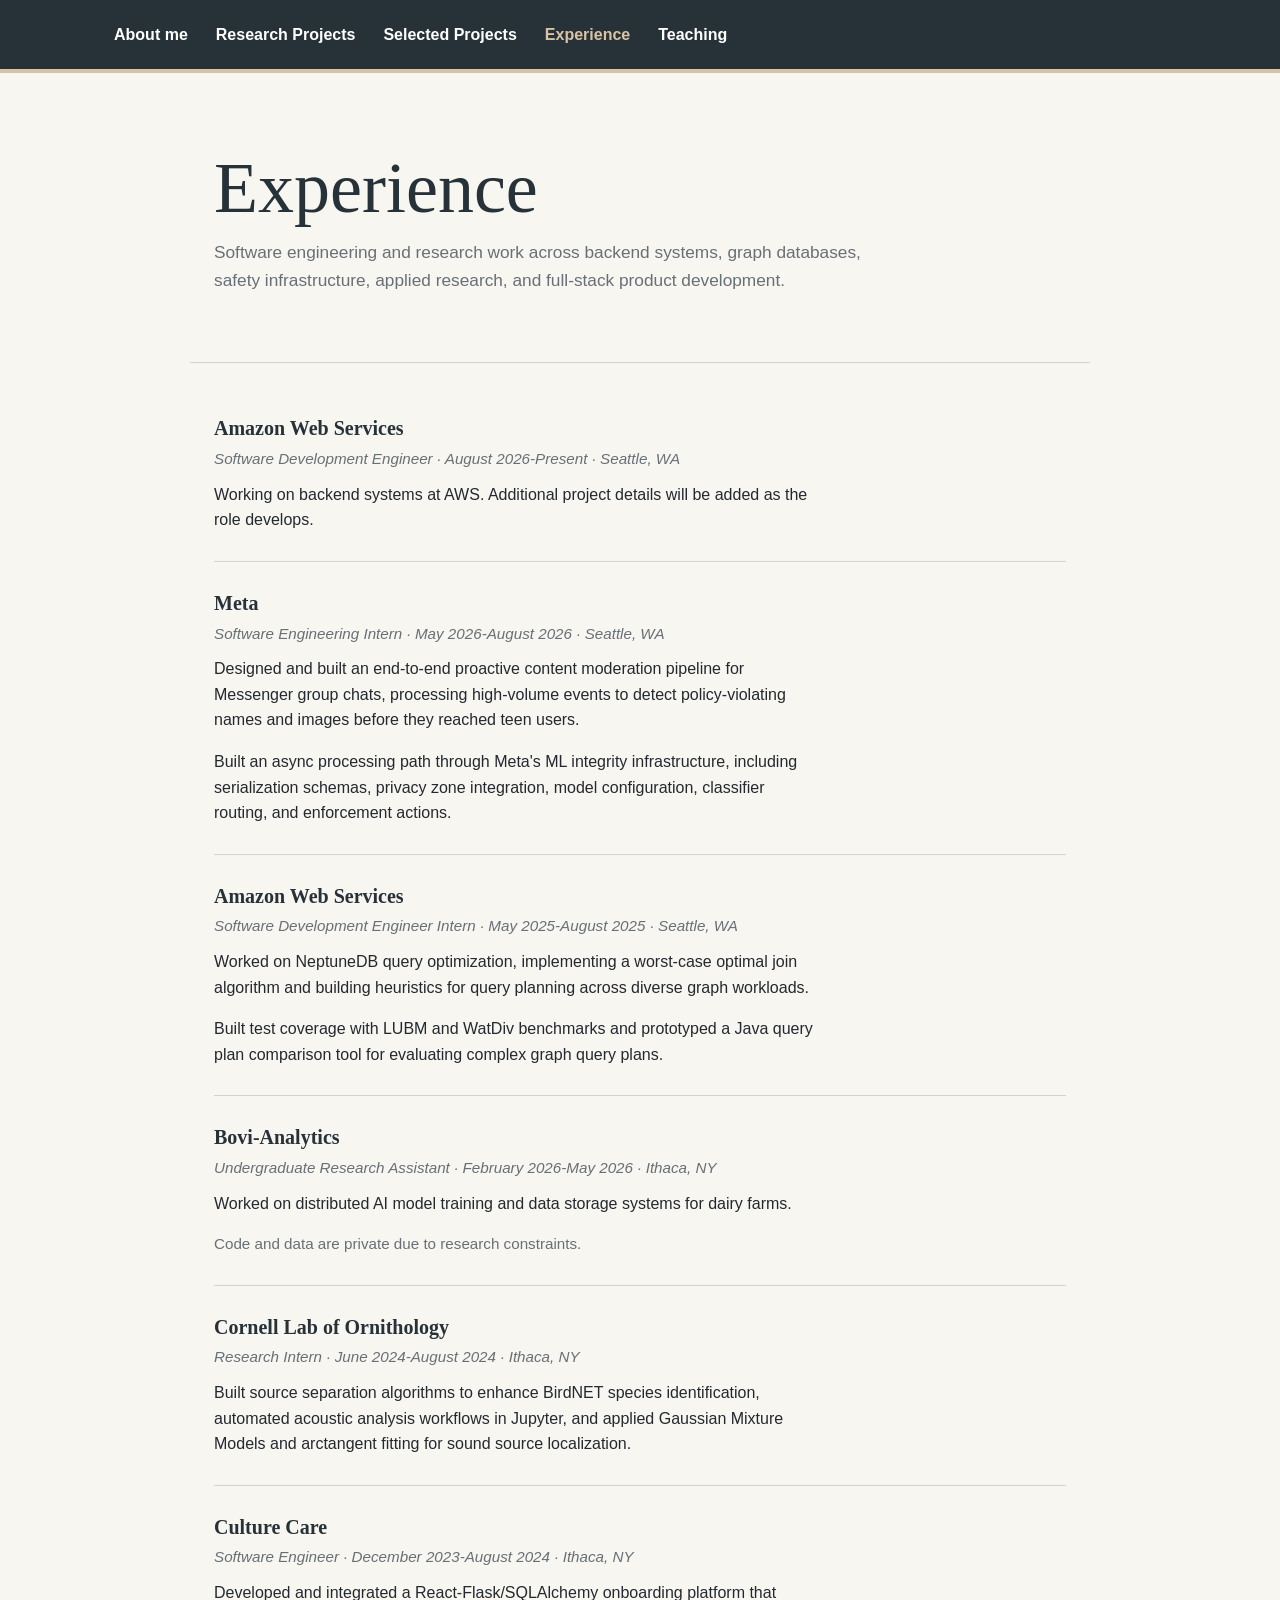
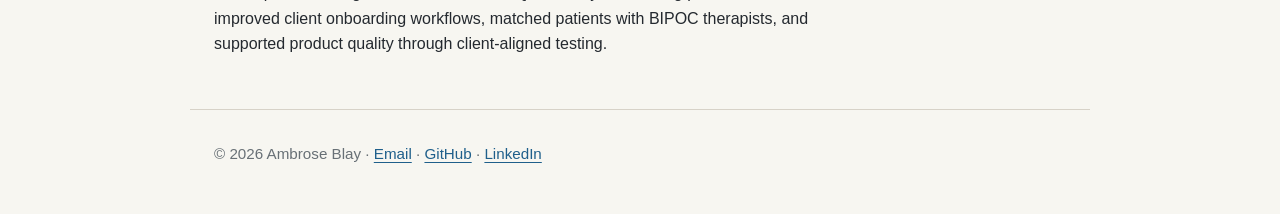
==== experience.html @ 2cf3d4ee "Split site into multiple pages" ====
<!doctype html>
<html lang="en">
  <head>
    <meta charset="utf-8">
    <meta name="viewport" content="width=device-width, initial-scale=1">
    <meta name="description" content="Professional and research experience for Ambrose Blay.">
    <meta name="theme-color" content="#263238">
    <title>Experience | Ambrose Blay</title>
    <link rel="stylesheet" href="styles.css">
  </head>
  <body>
    <header class="site-header">
      <nav class="site-nav" aria-label="Primary navigation">
        <a href="index.html">About me</a>
        <a href="research.html">Research Projects</a>
        <a href="projects.html">Selected Projects</a>
        <a class="active" href="experience.html">Experience</a>
        <a href="teaching.html">Teaching</a>
      </nav>
    </header>

    <main>
      <section class="section page-intro">
        <h1>Experience</h1>
        <p>
          Software engineering and research work across backend systems, graph databases, safety
          infrastructure, applied research, and full-stack product development.
        </p>
      </section>

      <section class="section">
        <div class="entry-list">
          <article class="entry">
            <h3>Amazon Web Services</h3>
            <p class="entry-meta">Software Development Engineer · August 2026-Present · Seattle, WA</p>
            <p>
              Working on backend systems at AWS. Additional project details will be added as the
              role develops.
            </p>
          </article>

          <article class="entry">
            <h3>Meta</h3>
            <p class="entry-meta">Software Engineering Intern · May 2026-August 2026 · Seattle, WA</p>
            <p>
              Designed and built an end-to-end proactive content moderation pipeline for Messenger
              group chats, processing high-volume events to detect policy-violating names and
              images before they reached teen users.
            </p>
            <p>
              Built an async processing path through Meta's ML integrity infrastructure, including
              serialization schemas, privacy zone integration, model configuration, classifier
              routing, and enforcement actions.
            </p>
          </article>

          <article class="entry">
            <h3>Amazon Web Services</h3>
            <p class="entry-meta">Software Development Engineer Intern · May 2025-August 2025 · Seattle, WA</p>
            <p>
              Worked on NeptuneDB query optimization, implementing a worst-case optimal join
              algorithm and building heuristics for query planning across diverse graph workloads.
            </p>
            <p>
              Built test coverage with LUBM and WatDiv benchmarks and prototyped a Java query
              plan comparison tool for evaluating complex graph query plans.
            </p>
          </article>

          <article class="entry">
            <h3>Bovi-Analytics</h3>
            <p class="entry-meta">Undergraduate Research Assistant · February 2026-May 2026 · Ithaca, NY</p>
            <p>
              Worked on distributed AI model training and data storage systems for dairy farms.
            </p>
            <p class="entry-note">Code and data are private due to research constraints.</p>
          </article>

          <article class="entry">
            <h3>Cornell Lab of Ornithology</h3>
            <p class="entry-meta">Research Intern · June 2024-August 2024 · Ithaca, NY</p>
            <p>
              Built source separation algorithms to enhance BirdNET species identification,
              automated acoustic analysis workflows in Jupyter, and applied Gaussian Mixture Models
              and arctangent fitting for sound source localization.
            </p>
          </article>

          <article class="entry">
            <h3>Culture Care</h3>
            <p class="entry-meta">Software Engineer · December 2023-August 2024 · Ithaca, NY</p>
            <p>
              Developed and integrated a React-Flask/SQLAlchemy onboarding platform that improved
              client onboarding workflows, matched patients with BIPOC therapists, and supported
              product quality through client-aligned testing.
            </p>
          </article>
        </div>
      </section>
    </main>

    <footer class="site-footer">
      <p>
        &copy; 2026 Ambrose Blay ·
        <a href="mailto:ab2838@cornell.edu">Email</a> ·
        <a href="https://github.com/Ambrose2002">GitHub</a> ·
        <a href="https://www.linkedin.com/in/ambrose-blay/">LinkedIn</a>
      </p>
    </footer>
  </body>
</html>
---- styles.css ----
:root {
  --bg: #f7f6f1;
  --surface: #ffffff;
  --header: #263238;
  --header-soft: #3f4d4f;
  --text: #24292f;
  --muted: #687076;
  --accent: #8a5a32;
  --accent-soft: #d8c3a5;
  --link: #1f5f8b;
  --rule: #d7d2c8;
}

* {
  box-sizing: border-box;
}

html {
  scroll-behavior: smooth;
}

body {
  margin: 0;
  background: var(--bg);
  color: var(--text);
  font-family: Arial, Helvetica, sans-serif;
  line-height: 1.6;
}

a {
  color: var(--link);
  text-underline-offset: 0.18em;
}

a:hover,
a:focus {
  color: var(--accent);
}

.site-header {
  background: var(--header);
  border-bottom: 4px solid var(--accent-soft);
}

.site-nav {
  display: flex;
  flex-wrap: wrap;
  gap: 1.75rem;
  max-width: 1100px;
  margin: 0 auto;
  padding: 1.35rem 1.5rem;
}

.site-nav a {
  color: #ffffff;
  font-weight: 700;
  text-decoration: none;
}

.site-nav a:hover,
.site-nav a:focus {
  color: var(--accent-soft);
}

.site-nav a.active {
  color: var(--accent-soft);
}

.page-intro {
  padding-bottom: 2.25rem;
}

.page-intro p {
  color: var(--muted);
  font-size: 1.08rem;
}

.banner {
  height: min(46vw, 460px);
  min-height: 260px;
  margin: 0;
  overflow: hidden;
  border-bottom: 1px solid var(--rule);
}

.banner img {
  display: block;
  width: 100%;
  height: 100%;
  object-fit: cover;
  object-position: center 45%;
}

.about-section {
  display: grid;
  grid-template-columns: 260px minmax(0, 1fr);
  gap: 4rem;
  max-width: 1100px;
  margin: 0 auto;
  padding: 3.75rem 1.5rem 4rem;
  border-bottom: 1px solid var(--rule);
}

.profile-card {
  align-self: start;
}

.profile-photo {
  display: block;
  width: 190px;
  height: 190px;
  margin-bottom: 1.25rem;
  border: 4px solid var(--surface);
  border-radius: 50%;
  box-shadow: 0 0 0 1px var(--rule);
  object-fit: cover;
  object-position: center 24%;
}

.profile-card h1 {
  font-size: 2rem;
}

.profile-title {
  margin-bottom: 1.25rem;
  color: var(--muted);
}

.profile-links {
  display: flex;
  flex-direction: column;
  gap: 0.35rem;
  margin: 0;
  padding: 0;
  list-style: none;
}

.profile-links a {
  font-weight: 700;
}

.about-copy {
  padding-top: 0.15rem;
  font-size: clamp(1.1rem, 2vw, 1.35rem);
  line-height: 1.65;
}

.section {
  max-width: 900px;
  margin: 0 auto;
  padding: 3.25rem 1.5rem;
  border-bottom: 1px solid var(--rule);
}

h1,
h2 {
  font-family: Georgia, "Times New Roman", serif;
  line-height: 1.2;
}

h1 {
  margin: 0 0 0.5rem;
  font-size: clamp(2.4rem, 6vw, 4.5rem);
  font-weight: 500;
  color: var(--header);
}

h2 {
  margin: 0 0 1rem;
  font-size: 1.75rem;
  color: var(--header-soft);
}

h3 {
  margin: 0 0 0.35rem;
  font-family: Georgia, "Times New Roman", serif;
  font-size: 1.25rem;
  line-height: 1.3;
  color: var(--header);
}

p {
  max-width: 68ch;
  margin: 0 0 1rem;
}

.section:first-child {
  padding-top: 4.5rem;
}

.entry-list {
  display: grid;
  gap: 1.75rem;
}

.entry {
  padding-bottom: 1.75rem;
  border-bottom: 1px solid var(--rule);
}

.entry:last-child {
  padding-bottom: 0;
  border-bottom: 0;
}

.entry p:last-child {
  margin-bottom: 0;
}

.entry-meta {
  margin-bottom: 0.65rem;
  color: var(--muted);
  font-size: 0.95rem;
  font-style: italic;
}

.entry-note {
  color: var(--muted);
  font-size: 0.95rem;
}

.interests-section {
  display: grid;
  grid-template-columns: minmax(0, 1fr) 320px;
  gap: 3rem;
  align-items: center;
}

.interests-copy p {
  font-size: 1.08rem;
}

.interest-photo {
  margin: 0;
}

.interest-photo img {
  display: block;
  width: 100%;
  aspect-ratio: 4 / 3;
  border: 1px solid var(--rule);
  object-fit: cover;
  object-position: center 58%;
}

.site-footer {
  max-width: 900px;
  margin: 0 auto;
  padding: 2rem 1.5rem 3rem;
  color: var(--muted);
  font-size: 0.95rem;
}

.site-footer p {
  margin: 0;
}

@media (max-width: 760px) {
  .site-nav {
    gap: 0.85rem 1.25rem;
    padding: 1rem 1.25rem;
  }

  .banner {
    height: 300px;
  }

  .about-section {
    grid-template-columns: 1fr;
    gap: 2rem;
    padding-top: 2.5rem;
  }

  .profile-photo {
    width: 160px;
    height: 160px;
  }

  .about-copy {
    font-size: 1.08rem;
  }

  .interests-section {
    grid-template-columns: 1fr;
    gap: 1.5rem;
  }

  .interest-photo {
    max-width: 420px;
  }
}
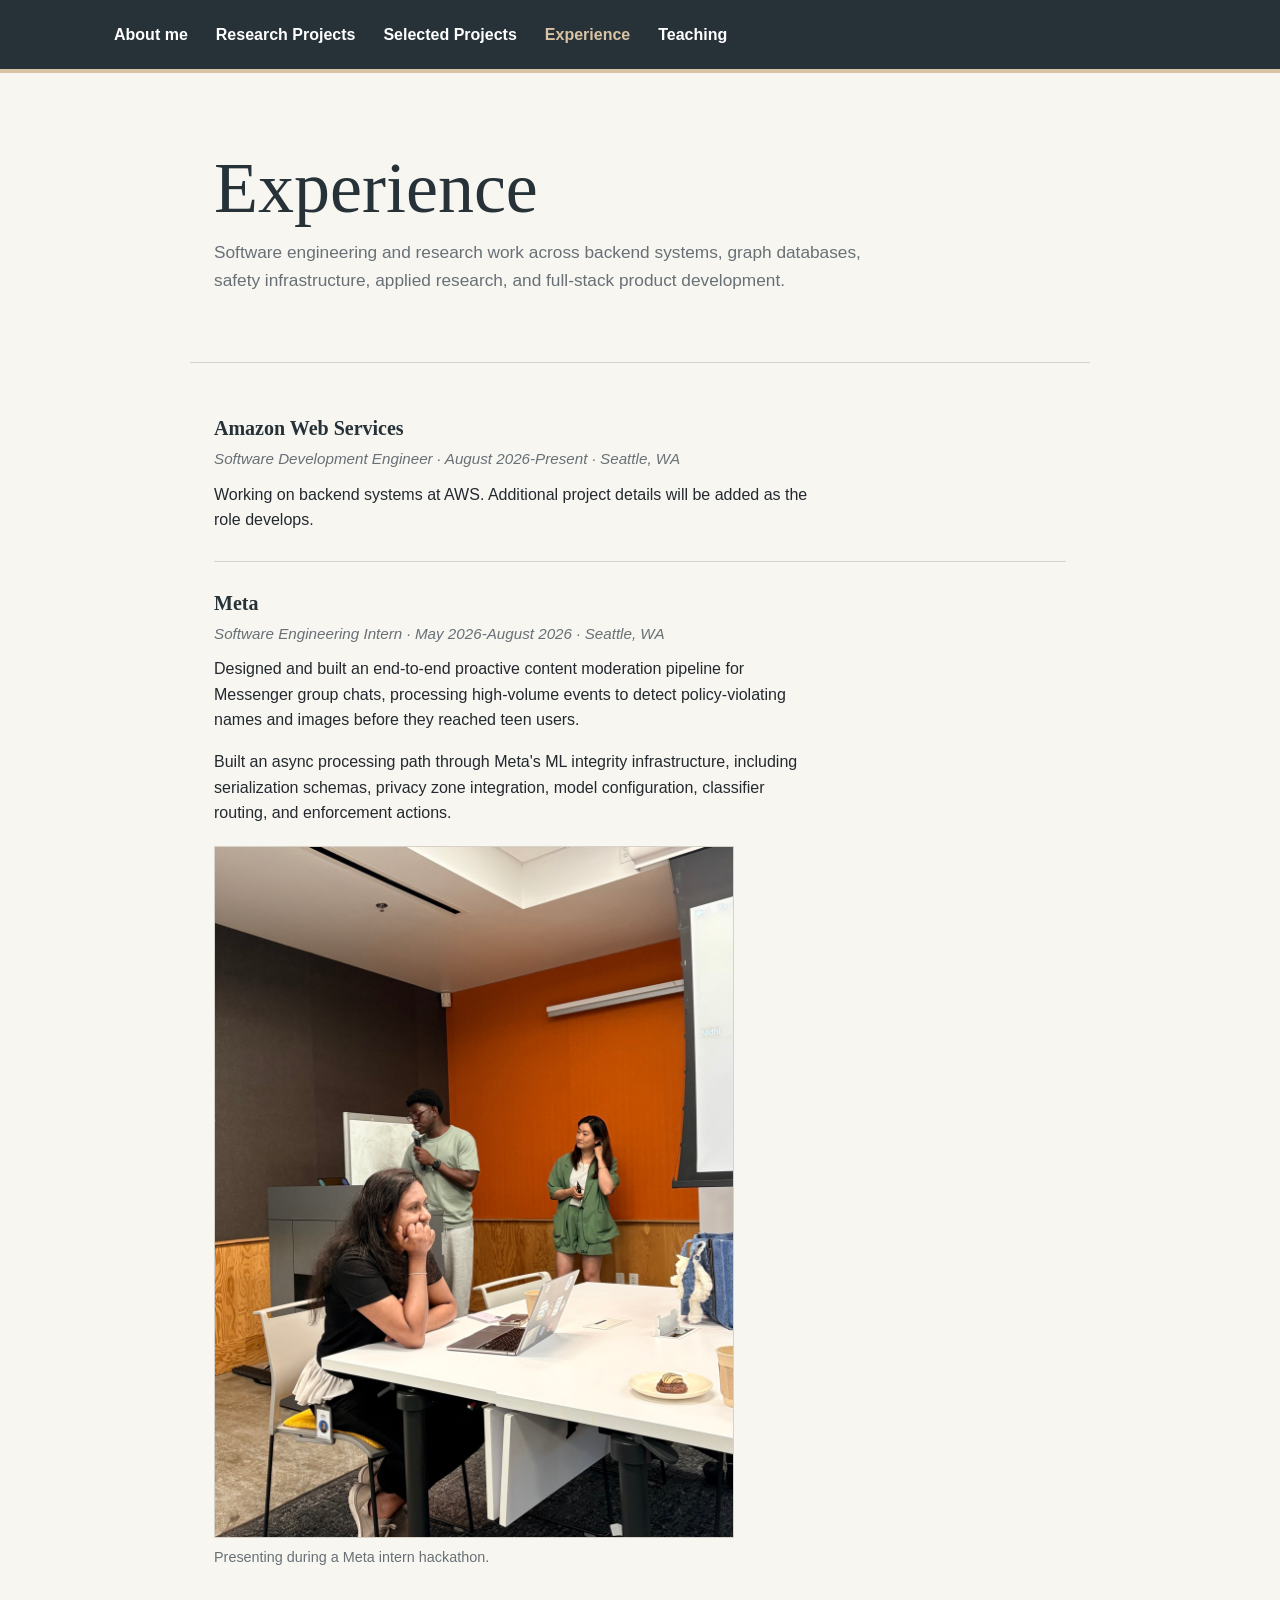
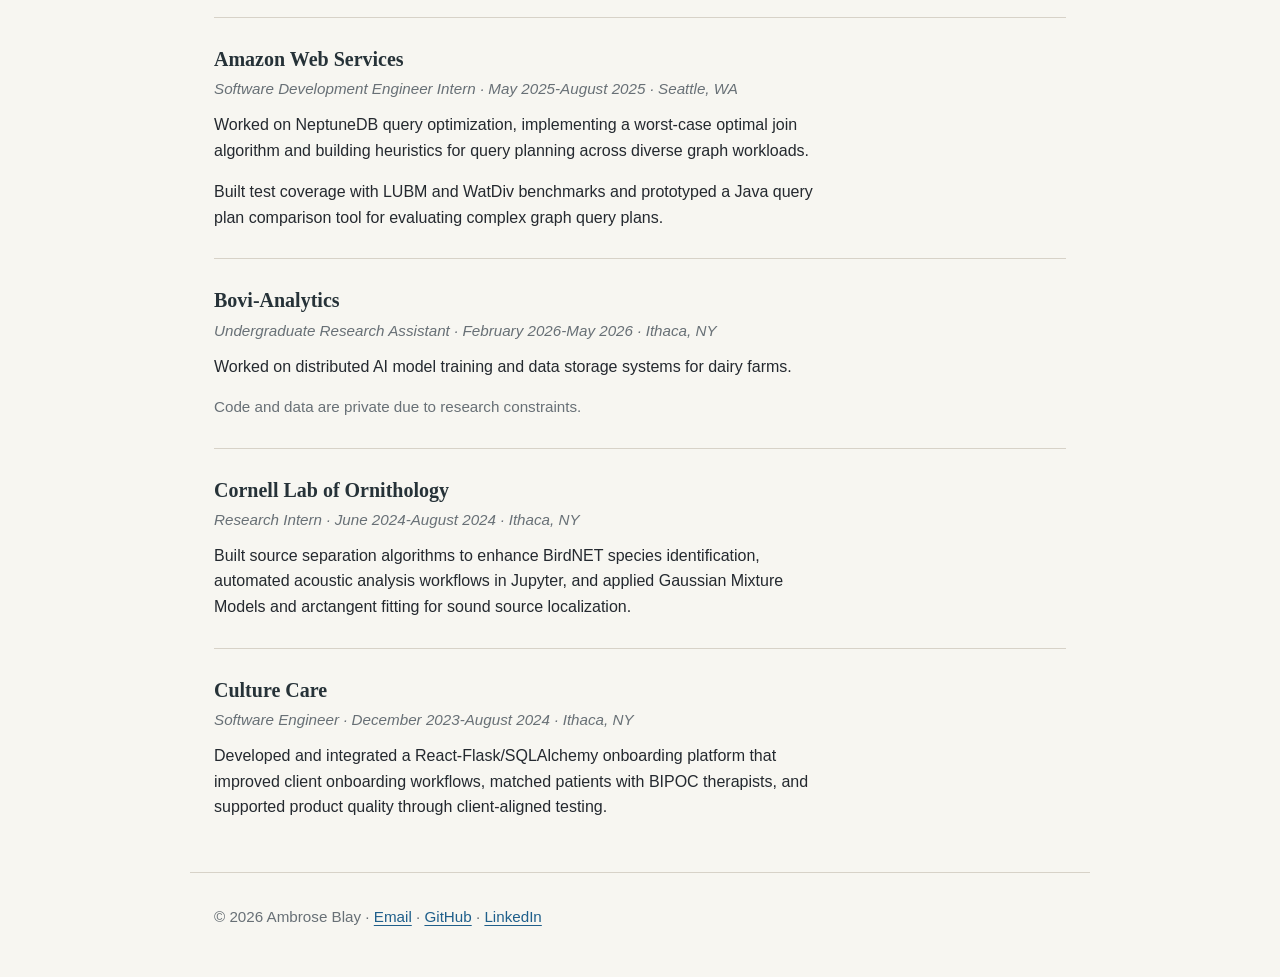
==== commit 3e23cc61: "Add contextual research and experience images" ====
--- a/experience.html
+++ b/experience.html
@@ -52,6 +52,10 @@
               serialization schemas, privacy zone integration, model configuration, classifier
               routing, and enforcement actions.
             </p>
+            <figure class="entry-figure inline-figure">
+              <img src="assets/images/experience-meta-hackathon.jpg" alt="Ambrose Blay presenting during a Meta intern hackathon.">
+              <figcaption>Presenting during a Meta intern hackathon.</figcaption>
+            </figure>
           </article>
 
           <article class="entry">
--- a/styles.css
+++ b/styles.css
@@ -219,6 +219,43 @@
   font-size: 0.95rem;
 }
 
+.figure-grid {
+  display: grid;
+  grid-template-columns: minmax(0, 1fr) minmax(0, 1.35fr);
+  gap: 1rem;
+  margin: 1.25rem 0;
+}
+
+.entry-figure {
+  margin: 1.25rem 0;
+}
+
+.figure-grid .entry-figure {
+  margin: 0;
+}
+
+.entry-figure img {
+  display: block;
+  width: 100%;
+  border: 1px solid var(--rule);
+  background: var(--surface);
+}
+
+.entry-figure figcaption {
+  margin-top: 0.45rem;
+  color: var(--muted);
+  font-size: 0.9rem;
+}
+
+.inline-figure {
+  max-width: 520px;
+}
+
+.wide-figure img {
+  aspect-ratio: 4 / 1;
+  object-fit: cover;
+}
+
 .interests-section {
   display: grid;
   grid-template-columns: minmax(0, 1fr) 320px;
@@ -288,4 +325,12 @@
   .interest-photo {
     max-width: 420px;
   }
-}
+
+  .figure-grid {
+    grid-template-columns: 1fr;
+  }
+
+  .inline-figure {
+    max-width: none;
+  }
+}
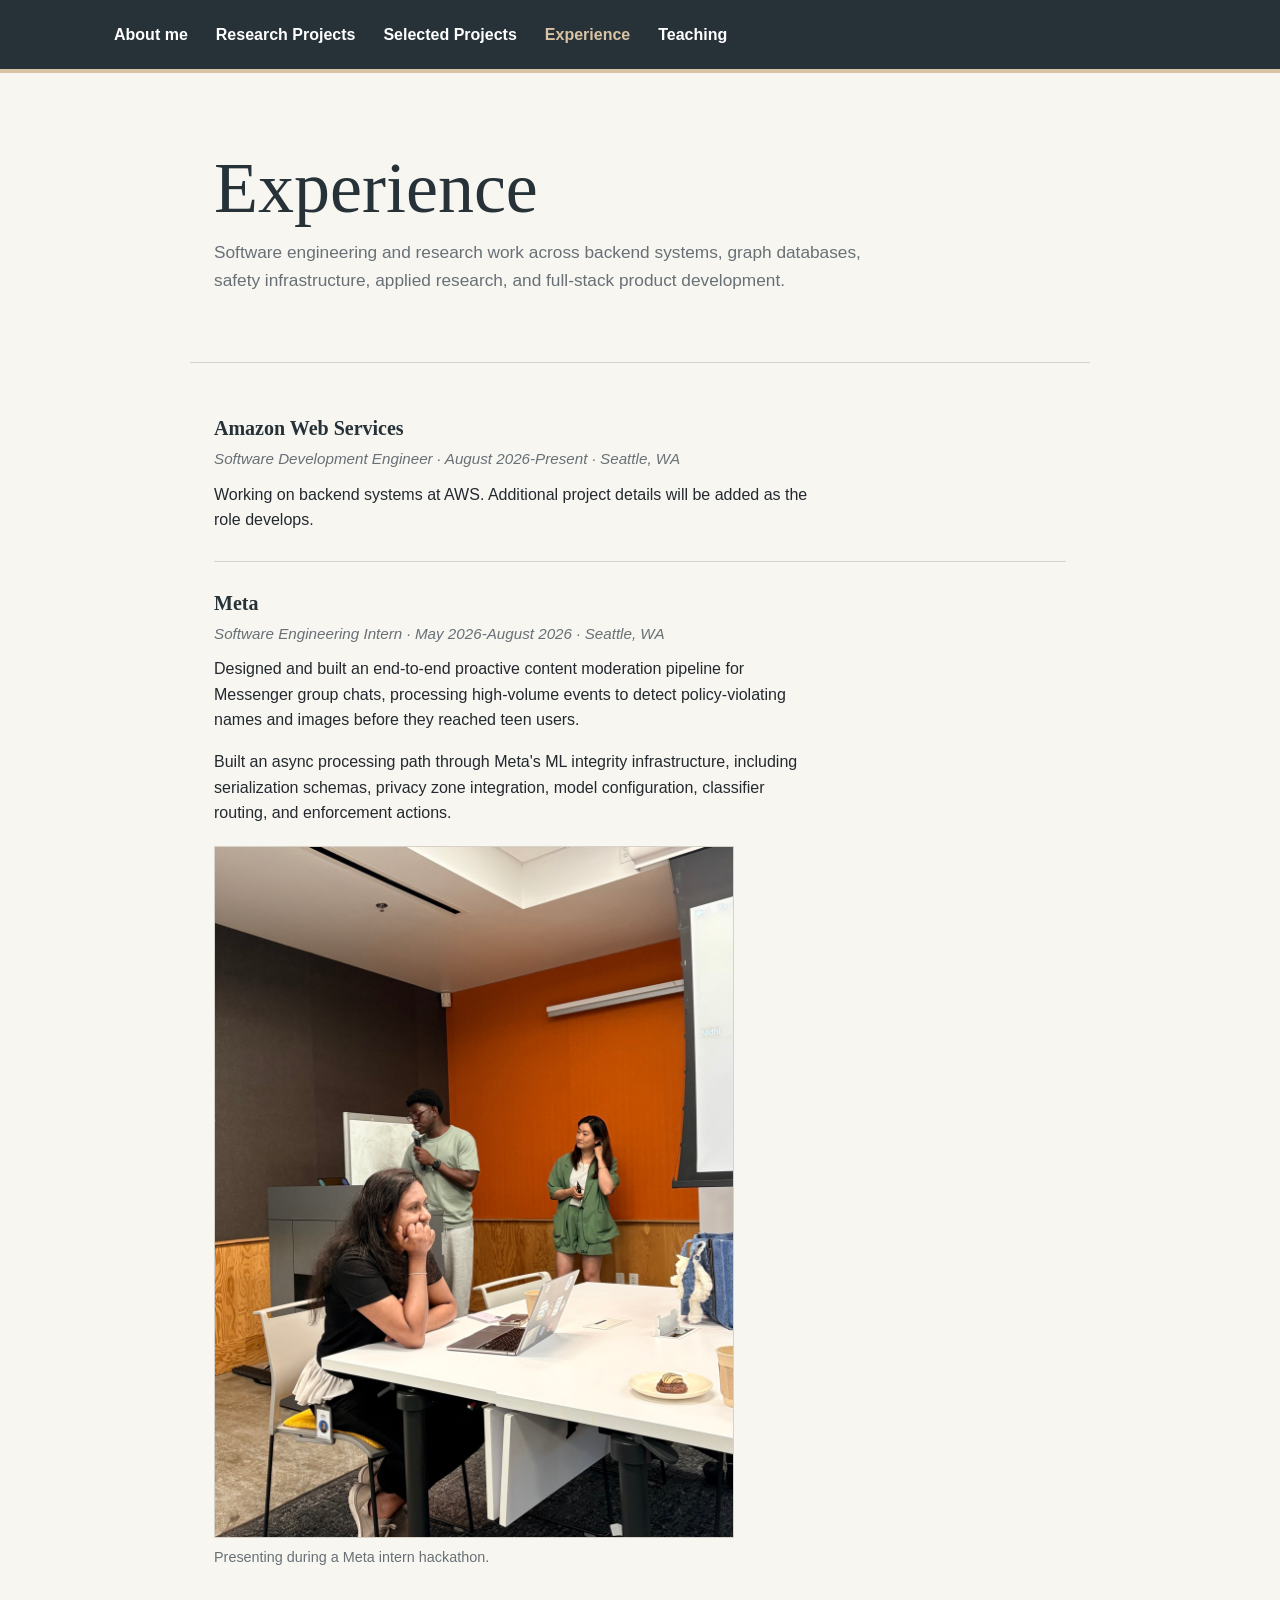
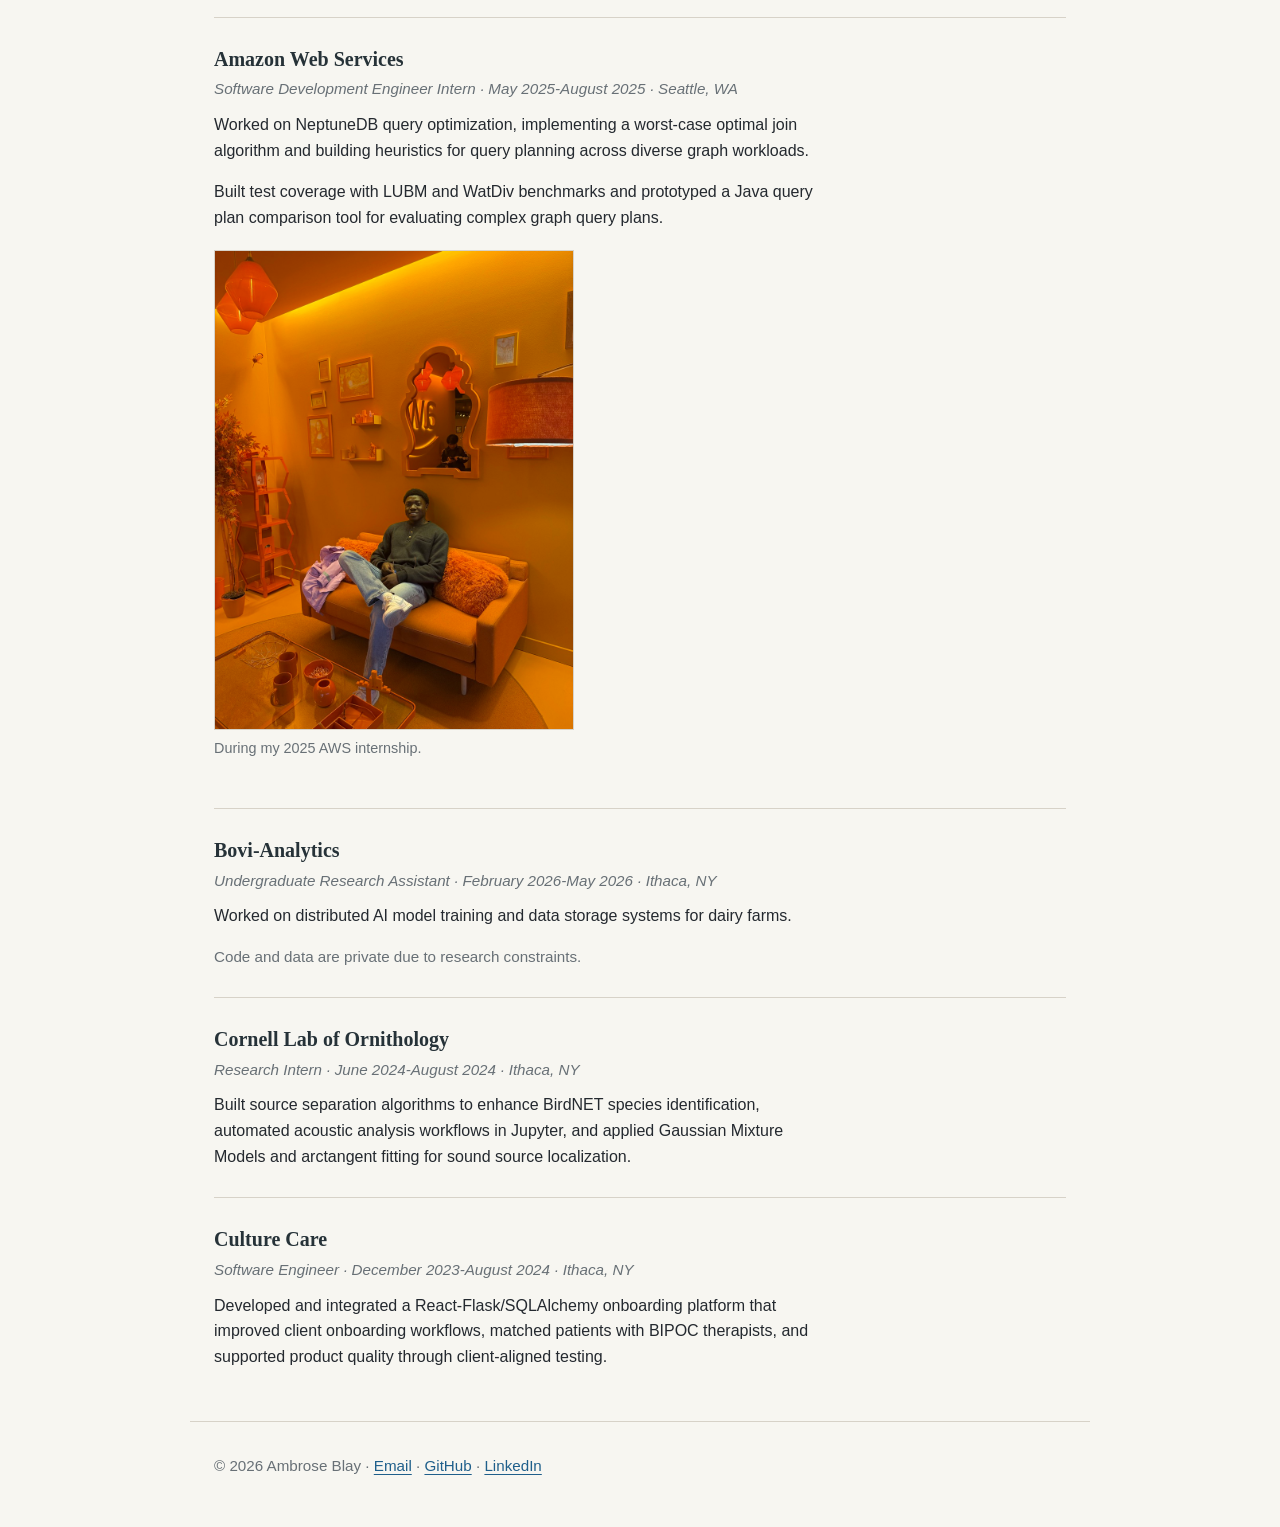
==== commit 7e6c18da: "Add AWS internship image" ====
--- a/experience.html
+++ b/experience.html
@@ -69,6 +69,10 @@
               Built test coverage with LUBM and WatDiv benchmarks and prototyped a Java query
               plan comparison tool for evaluating complex graph query plans.
             </p>
+            <figure class="entry-figure portrait-figure">
+              <img src="assets/images/experience-aws-2025.jpg" alt="Ambrose Blay at an AWS office during his 2025 internship.">
+              <figcaption>During my 2025 AWS internship.</figcaption>
+            </figure>
           </article>
 
           <article class="entry">
--- a/styles.css
+++ b/styles.css
@@ -75,7 +75,37 @@
   font-size: 1.08rem;
 }
 
+.page-banner {
+  position: relative;
+  max-width: 1100px;
+  margin: 0 auto;
+  padding: 2rem 1.5rem 0;
+}
+
+.page-banner img {
+  display: block;
+  width: 100%;
+  border: 1px solid var(--rule);
+  background: var(--surface);
+}
+
+.technical-banner img {
+  aspect-ratio: 4 / 1;
+  object-fit: cover;
+}
+
+.technical-banner figcaption {
+  position: absolute;
+  right: 2.25rem;
+  bottom: 0.75rem;
+  color: rgba(255, 255, 255, 0.72);
+  font-size: 0.85rem;
+  letter-spacing: 0.02em;
+  text-transform: lowercase;
+}
+
 .banner {
+  position: relative;
   height: min(46vw, 460px);
   min-height: 260px;
   margin: 0;
@@ -89,6 +119,49 @@
   height: 100%;
   object-fit: cover;
   object-position: center 45%;
+}
+
+.slideshow .slide {
+  position: absolute;
+  inset: 0;
+  opacity: 0;
+  animation: banner-fade 24s infinite;
+}
+
+.slideshow .slide-one {
+  animation-delay: 0s;
+}
+
+.slideshow .slide-two {
+  animation-delay: 8s;
+  object-position: center 52%;
+}
+
+.slideshow .slide-three {
+  animation-delay: 16s;
+  object-position: center 45%;
+}
+
+@keyframes banner-fade {
+  0% {
+    opacity: 0;
+  }
+
+  6% {
+    opacity: 1;
+  }
+
+  31% {
+    opacity: 1;
+  }
+
+  39% {
+    opacity: 0;
+  }
+
+  100% {
+    opacity: 0;
+  }
 }
 
 .about-section {
@@ -251,6 +324,10 @@
   max-width: 520px;
 }
 
+.portrait-figure {
+  max-width: 360px;
+}
+
 .wide-figure img {
   aspect-ratio: 4 / 1;
   object-fit: cover;
@@ -333,4 +410,18 @@
   .inline-figure {
     max-width: none;
   }
-}
+
+  .portrait-figure {
+    max-width: 420px;
+  }
+}
+
+@media (prefers-reduced-motion: reduce) {
+  .slideshow .slide {
+    animation: none;
+  }
+
+  .slideshow .slide-one {
+    opacity: 1;
+  }
+}
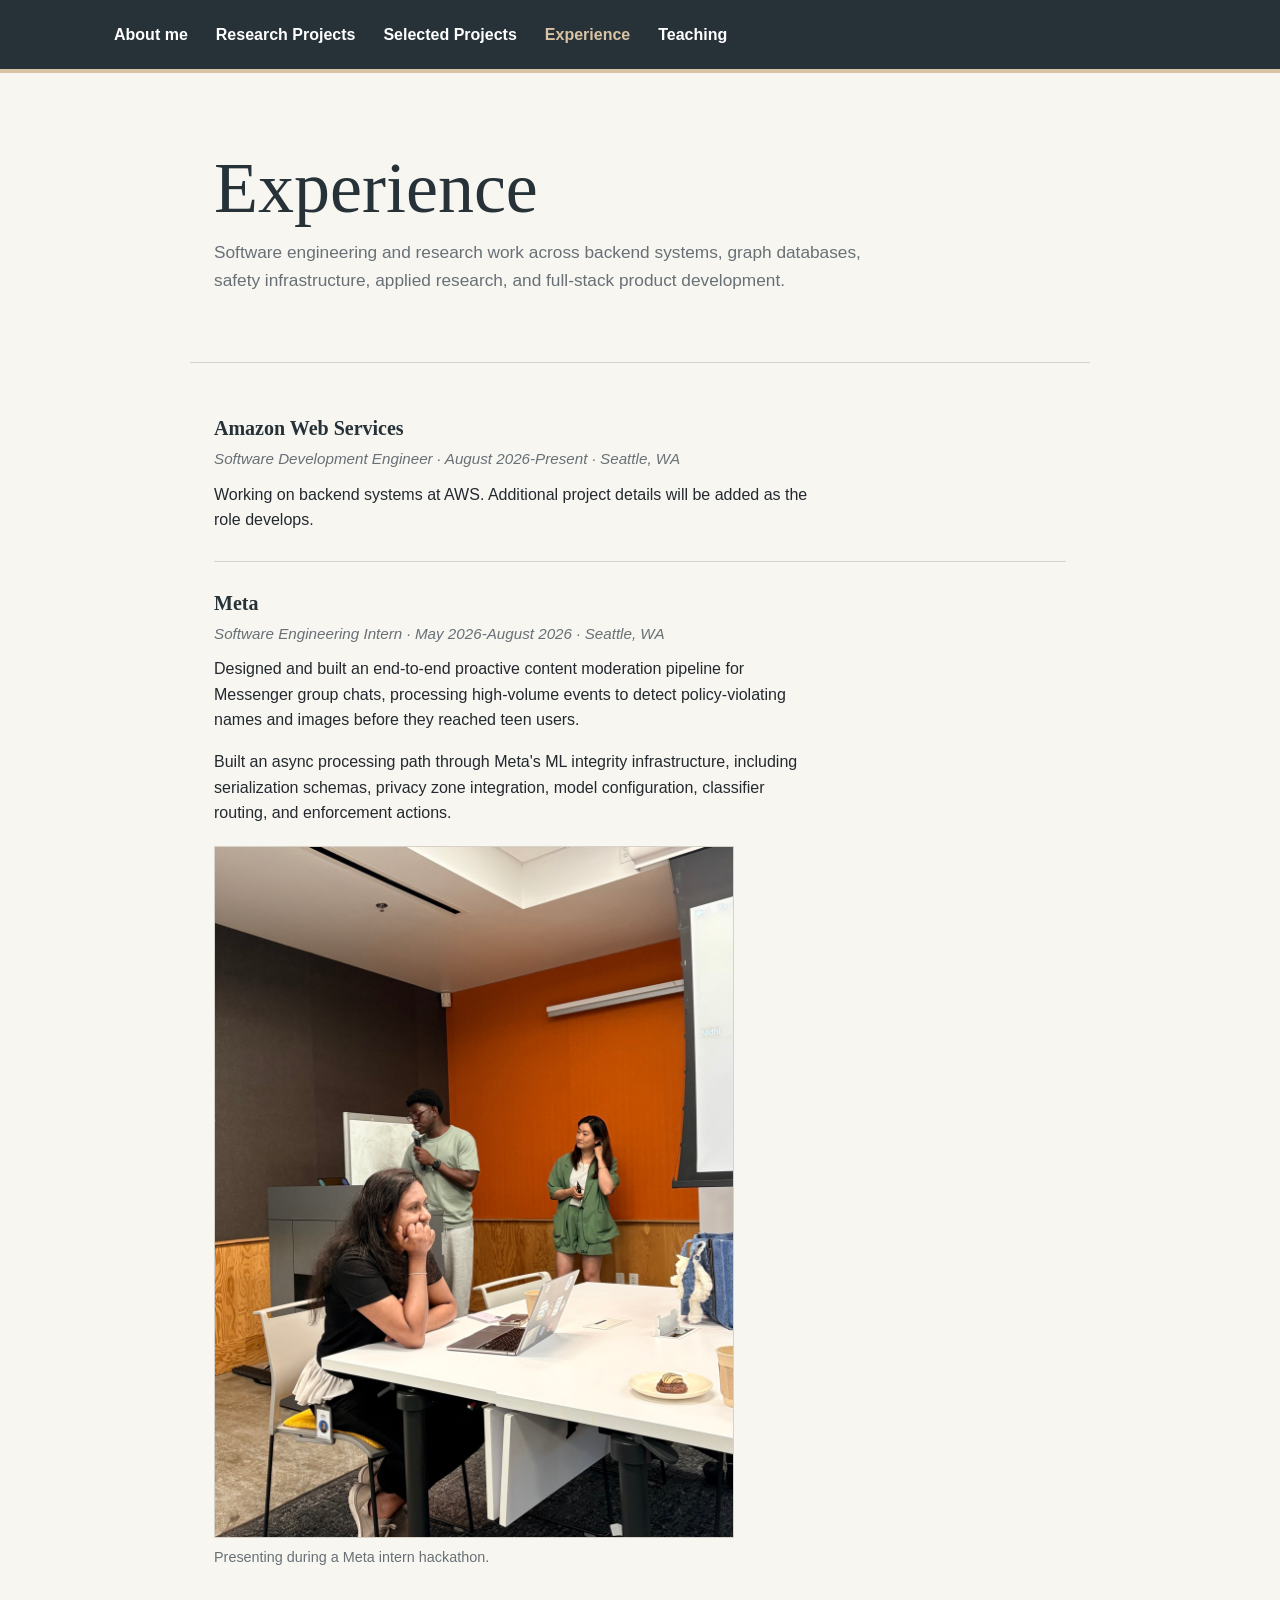
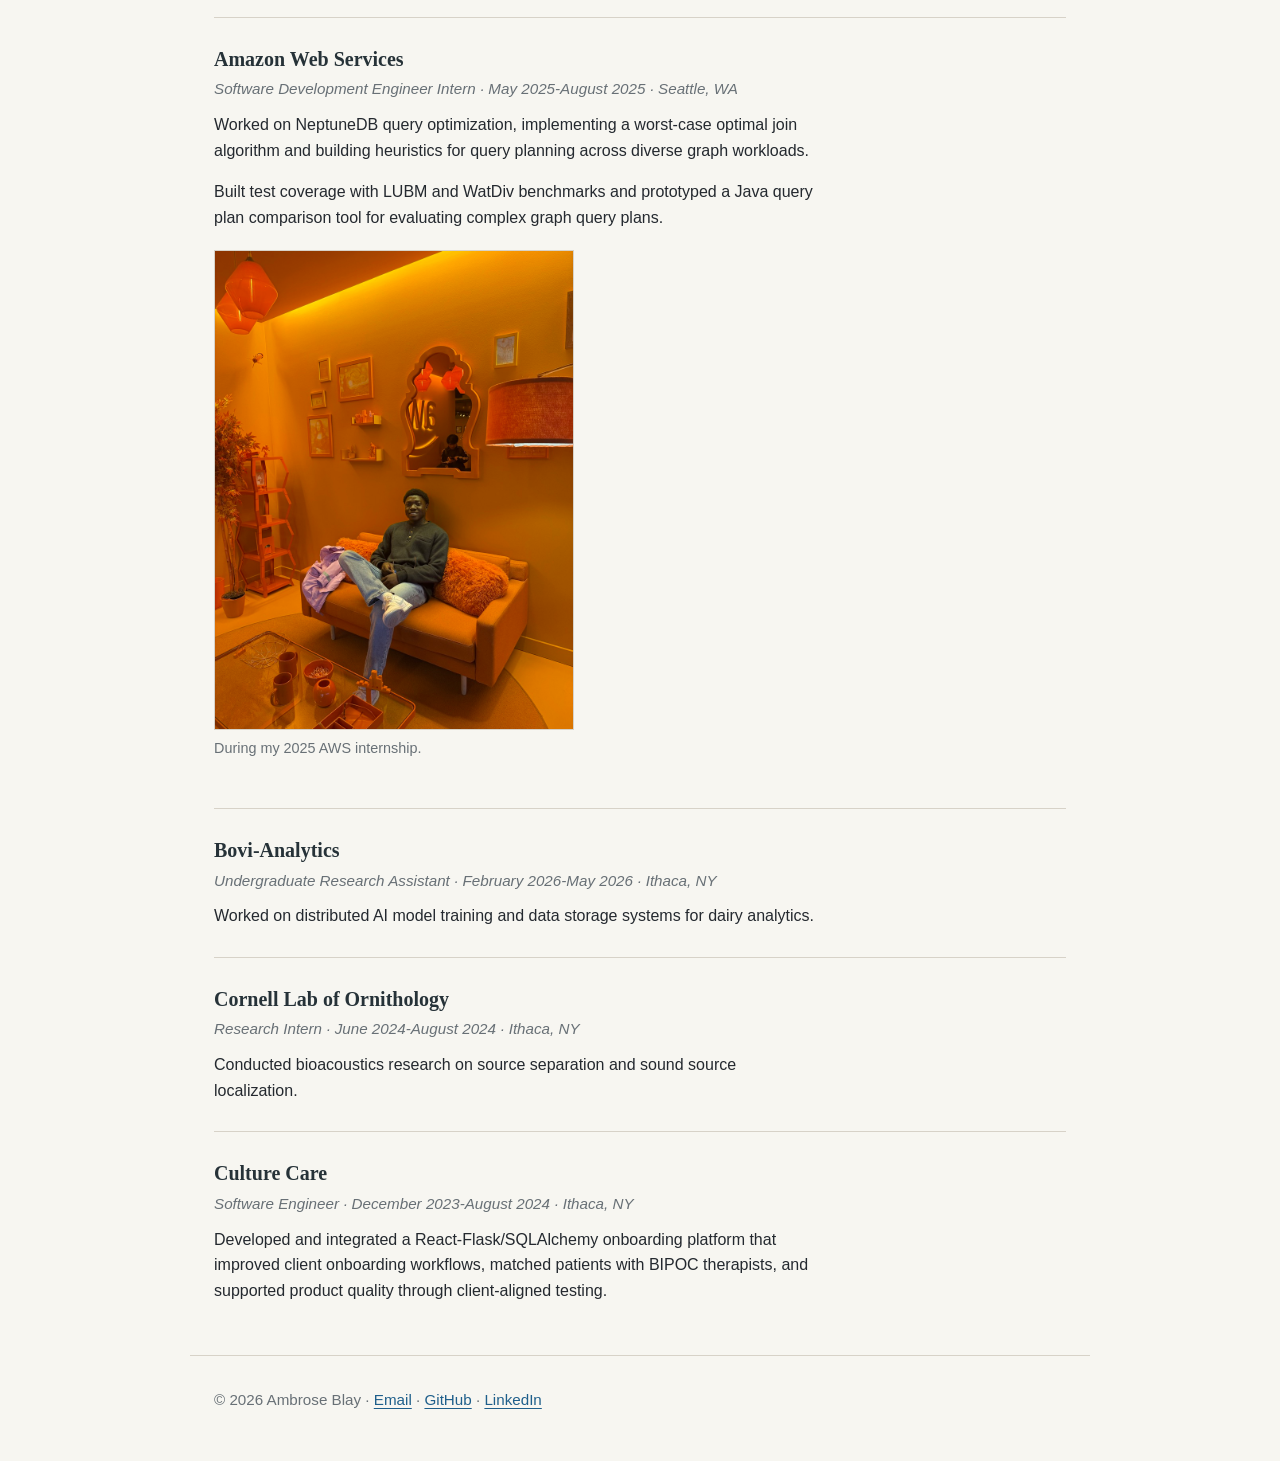
==== commit 77e9b0c7: "Shorten research experience entries" ====
--- a/experience.html
+++ b/experience.html
@@ -79,18 +79,15 @@
             <h3>Bovi-Analytics</h3>
             <p class="entry-meta">Undergraduate Research Assistant · February 2026-May 2026 · Ithaca, NY</p>
             <p>
-              Worked on distributed AI model training and data storage systems for dairy farms.
+              Worked on distributed AI model training and data storage systems for dairy analytics.
             </p>
-            <p class="entry-note">Code and data are private due to research constraints.</p>
           </article>
 
           <article class="entry">
             <h3>Cornell Lab of Ornithology</h3>
             <p class="entry-meta">Research Intern · June 2024-August 2024 · Ithaca, NY</p>
             <p>
-              Built source separation algorithms to enhance BirdNET species identification,
-              automated acoustic analysis workflows in Jupyter, and applied Gaussian Mixture Models
-              and arctangent fitting for sound source localization.
+              Conducted bioacoustics research on source separation and sound source localization.
             </p>
           </article>
 
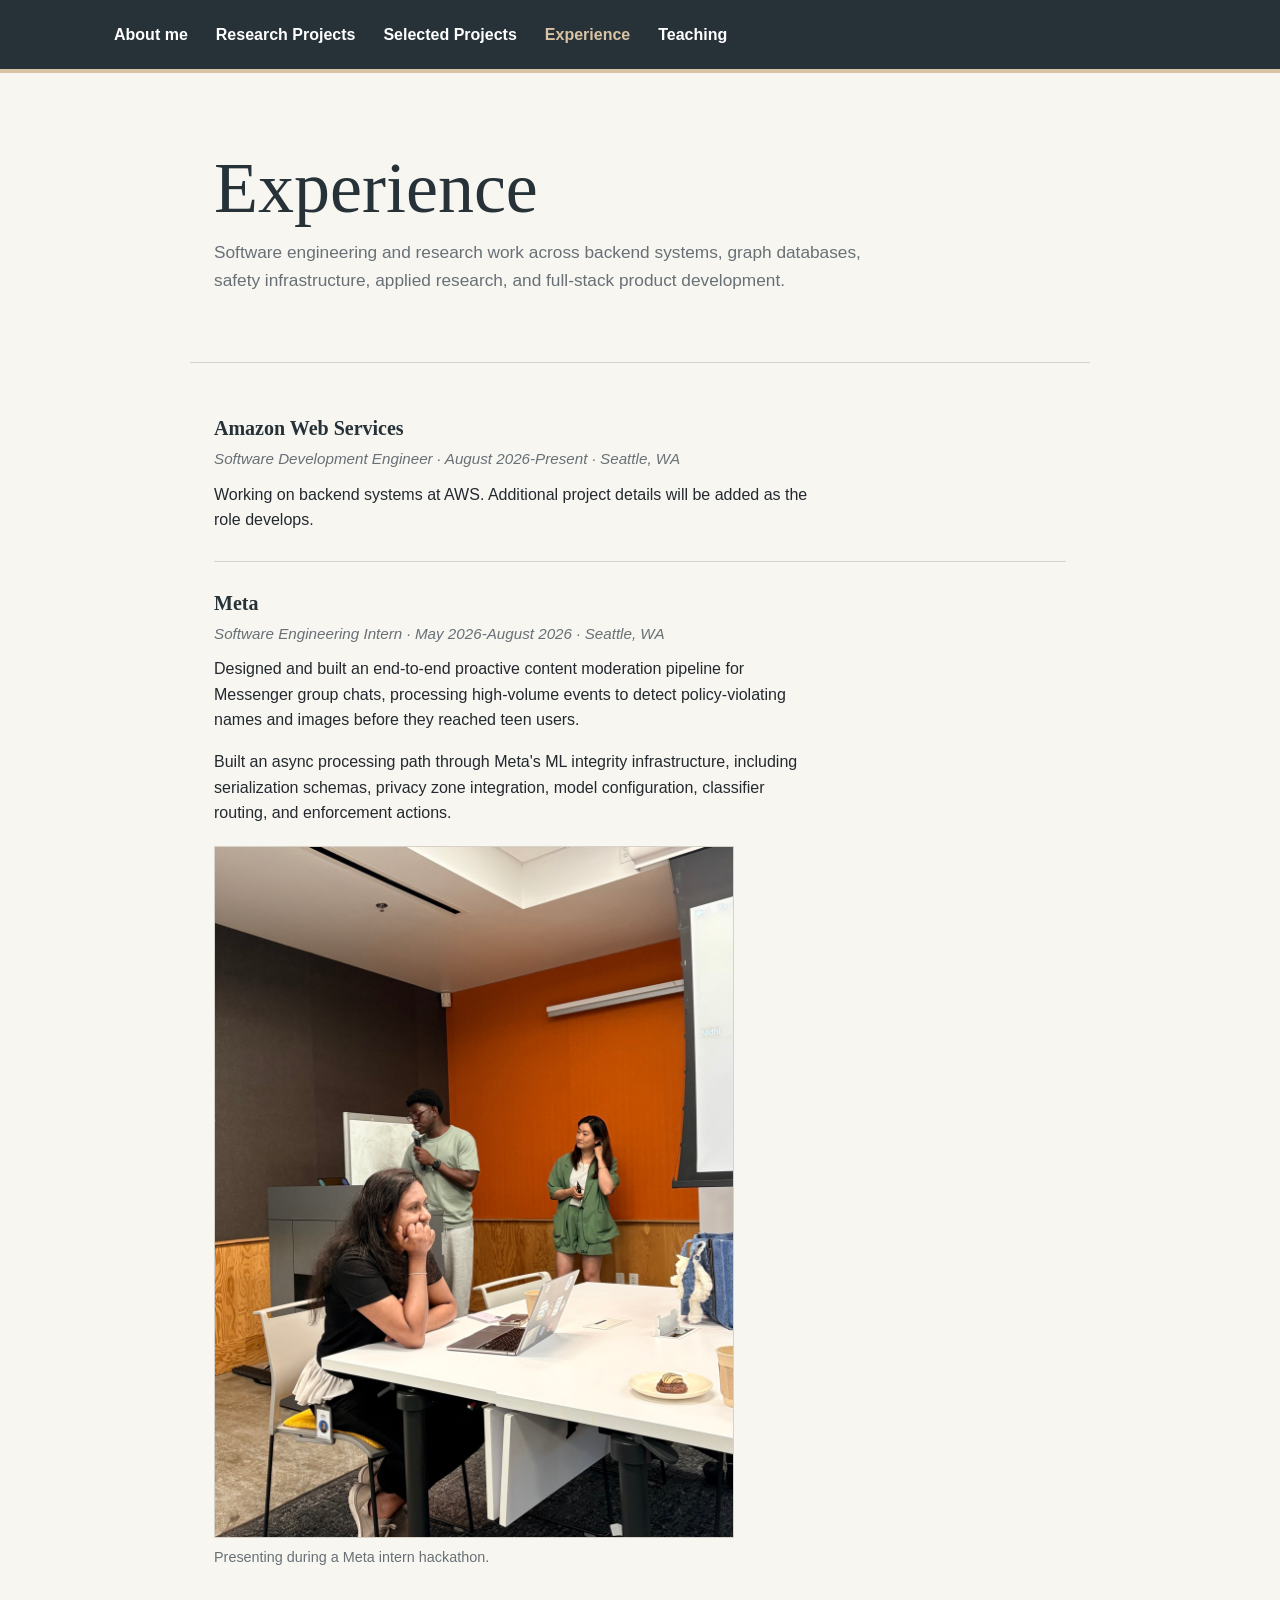
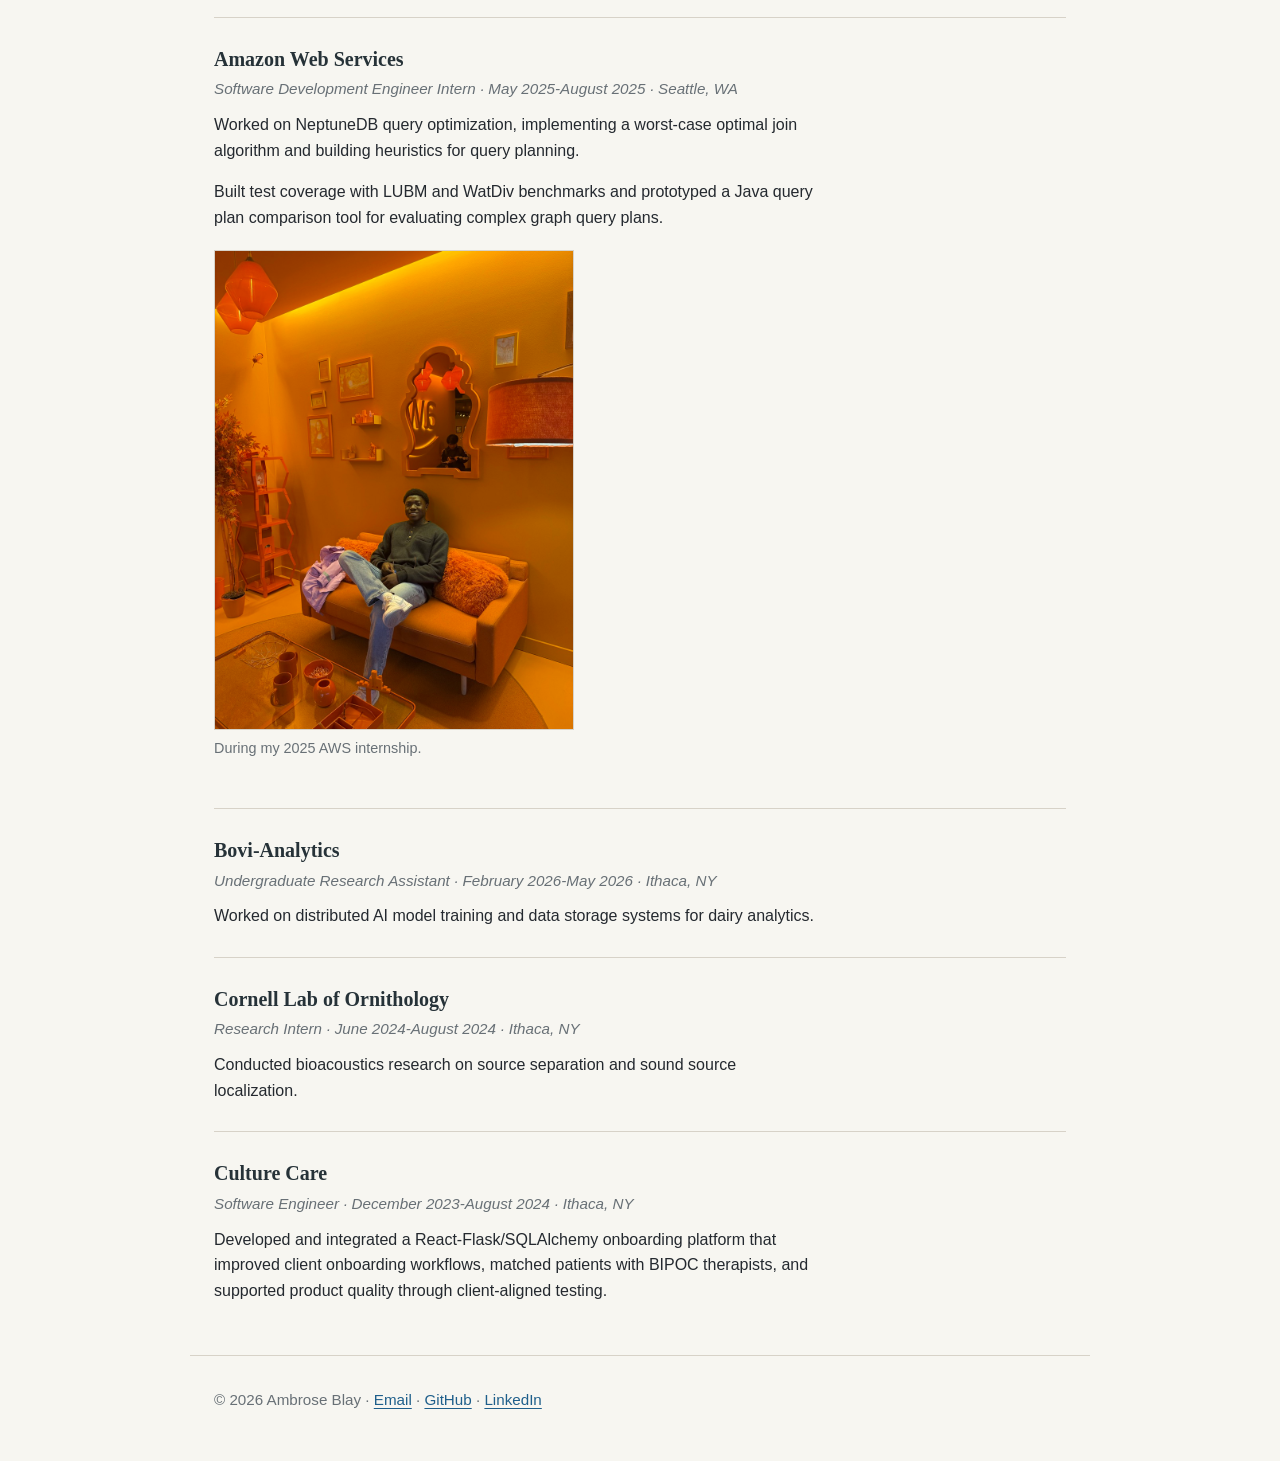
==== commit 27635c8e: "docs: simplify experience and project descriptions Shorten NeptuneDB heuristics description and Fitr" ====
--- a/experience.html
+++ b/experience.html
@@ -63,7 +63,7 @@
             <p class="entry-meta">Software Development Engineer Intern · May 2025-August 2025 · Seattle, WA</p>
             <p>
               Worked on NeptuneDB query optimization, implementing a worst-case optimal join
-              algorithm and building heuristics for query planning across diverse graph workloads.
+              algorithm and building heuristics for query planning.
             </p>
             <p>
               Built test coverage with LUBM and WatDiv benchmarks and prototyped a Java query
--- a/styles.css
+++ b/styles.css
@@ -292,6 +292,54 @@
   font-size: 0.95rem;
 }
 
+.projects-section {
+  max-width: 1100px;
+}
+
+.project-grid {
+  display: grid;
+  grid-template-columns: repeat(2, minmax(0, 1fr));
+  gap: 1.15rem;
+}
+
+.project-card {
+  display: flex;
+  flex-direction: column;
+  min-height: 100%;
+  padding: 1.35rem;
+  border: 1px solid var(--rule);
+  border-top: 3px solid var(--accent-soft);
+  border-radius: 6px;
+  background: rgba(255, 255, 255, 0.62);
+}
+
+.project-number {
+  margin: 0 0 0.75rem;
+  color: var(--accent);
+  font-family: Georgia, "Times New Roman", serif;
+  font-size: 0.95rem;
+}
+
+.project-card h3 {
+  margin-bottom: 0.4rem;
+  font-size: 1.3rem;
+}
+
+.project-card p {
+  max-width: 74ch;
+}
+
+.project-card p:last-child {
+  margin-bottom: 0;
+}
+
+.project-link {
+  margin-top: auto;
+  padding-top: 0.5rem;
+  font-size: 0.95rem;
+  font-weight: 700;
+}
+
 .figure-grid {
   display: grid;
   grid-template-columns: minmax(0, 1fr) minmax(0, 1.35fr);
@@ -407,6 +455,10 @@
     grid-template-columns: 1fr;
   }
 
+  .project-grid {
+    grid-template-columns: 1fr;
+  }
+
   .inline-figure {
     max-width: none;
   }
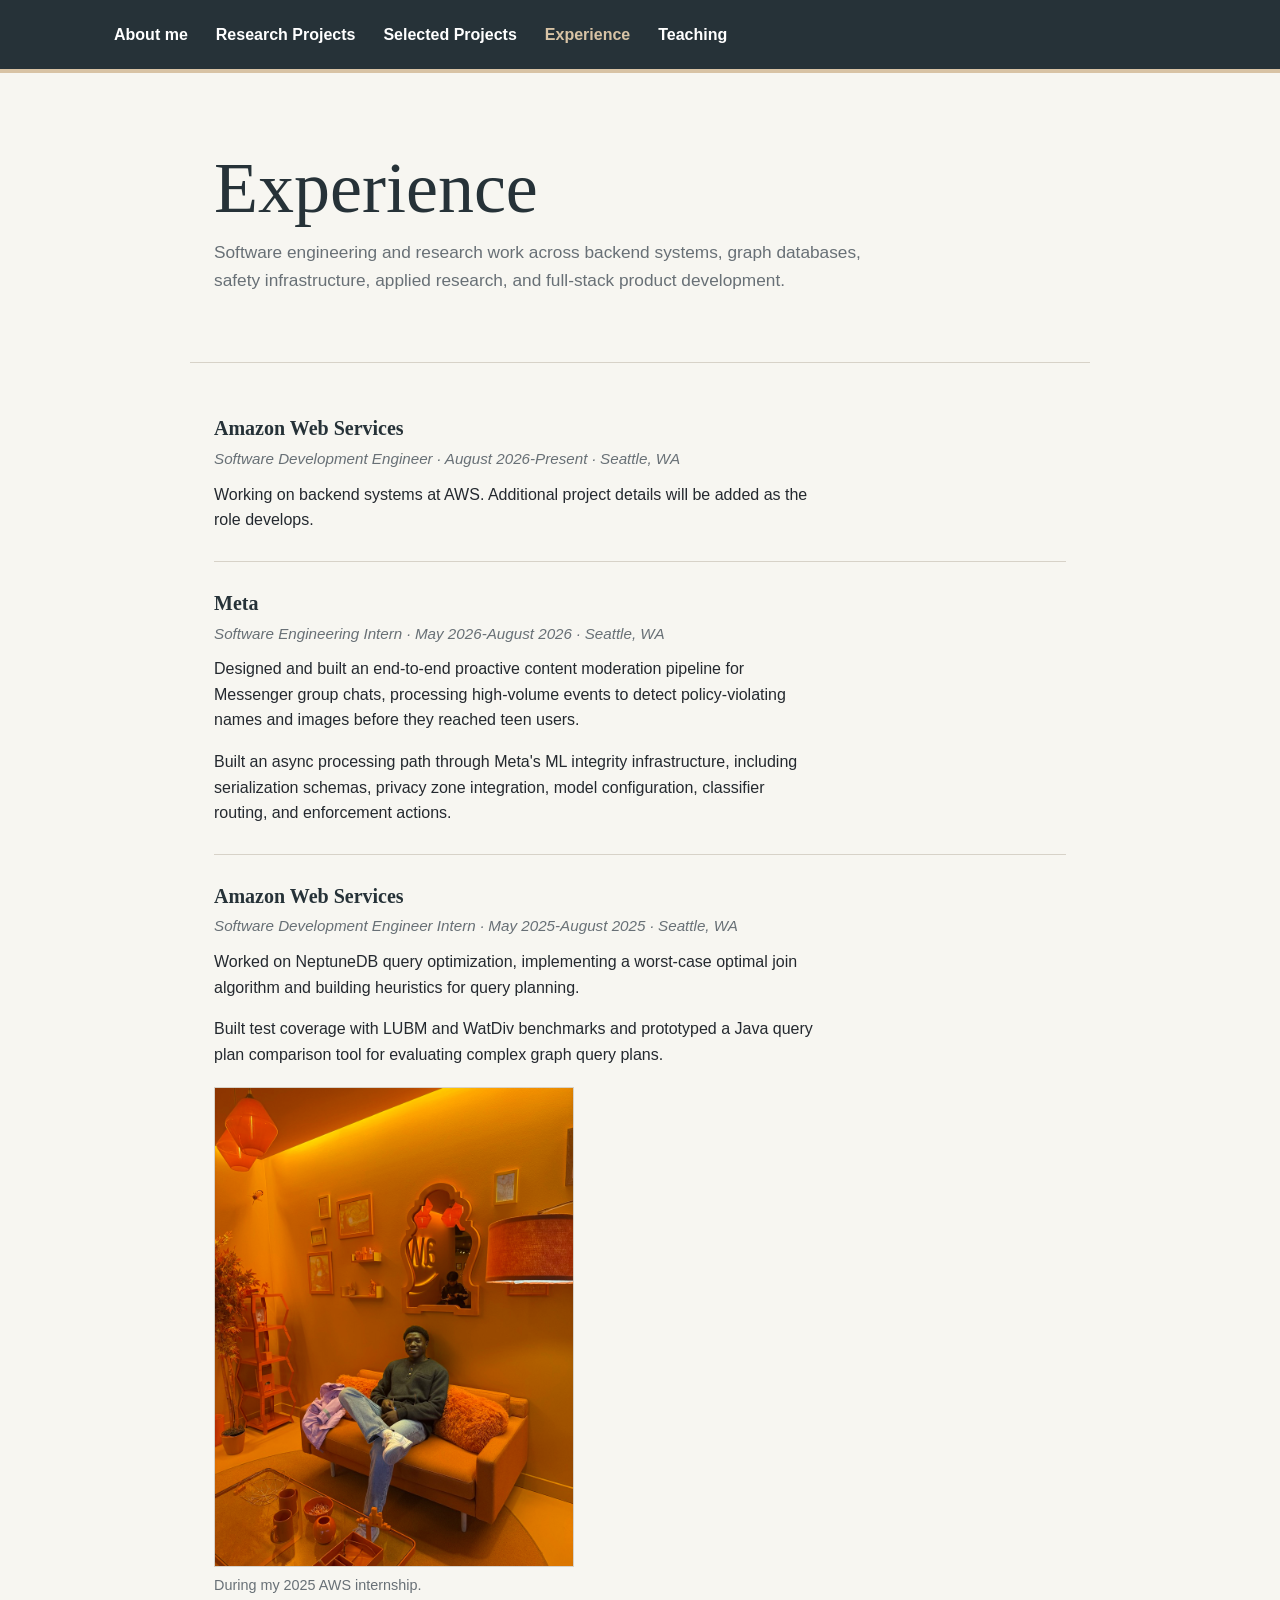
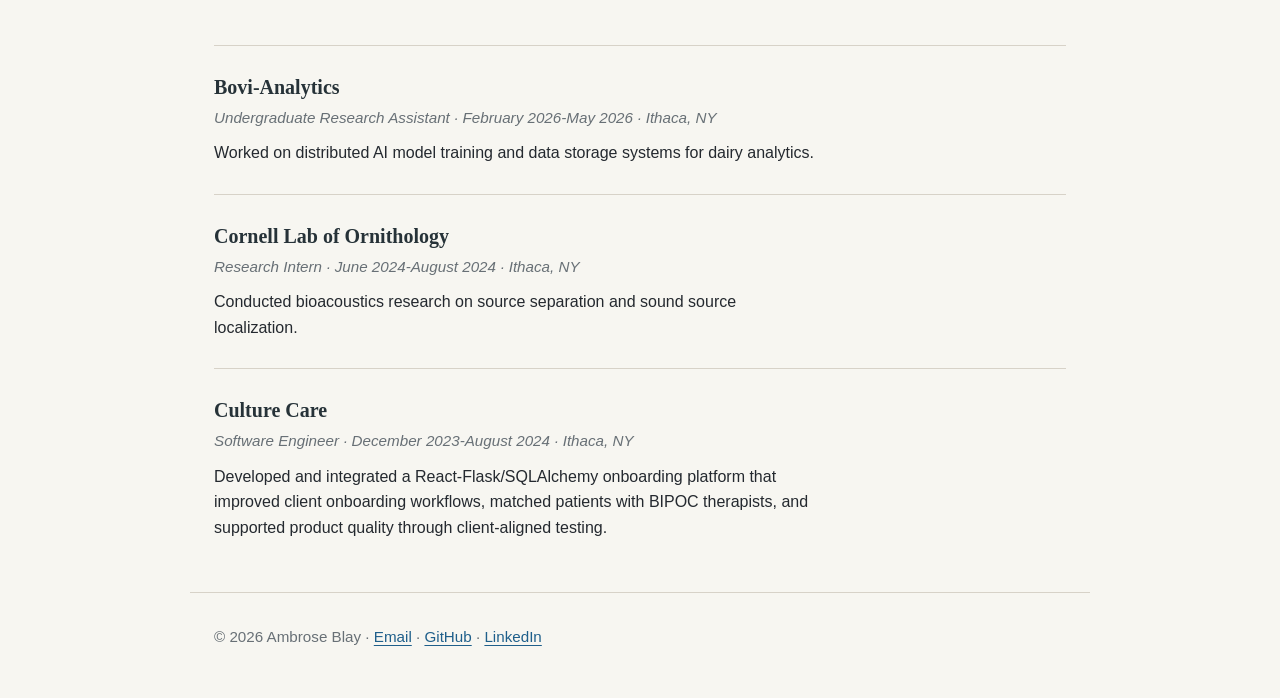
==== commit 2200c8da: "Remove Meta experience image" ====
--- a/experience.html
+++ b/experience.html
@@ -52,10 +52,6 @@
               serialization schemas, privacy zone integration, model configuration, classifier
               routing, and enforcement actions.
             </p>
-            <figure class="entry-figure inline-figure">
-              <img src="assets/images/experience-meta-hackathon.jpg" alt="Ambrose Blay presenting during a Meta intern hackathon.">
-              <figcaption>Presenting during a Meta intern hackathon.</figcaption>
-            </figure>
           </article>
 
           <article class="entry">
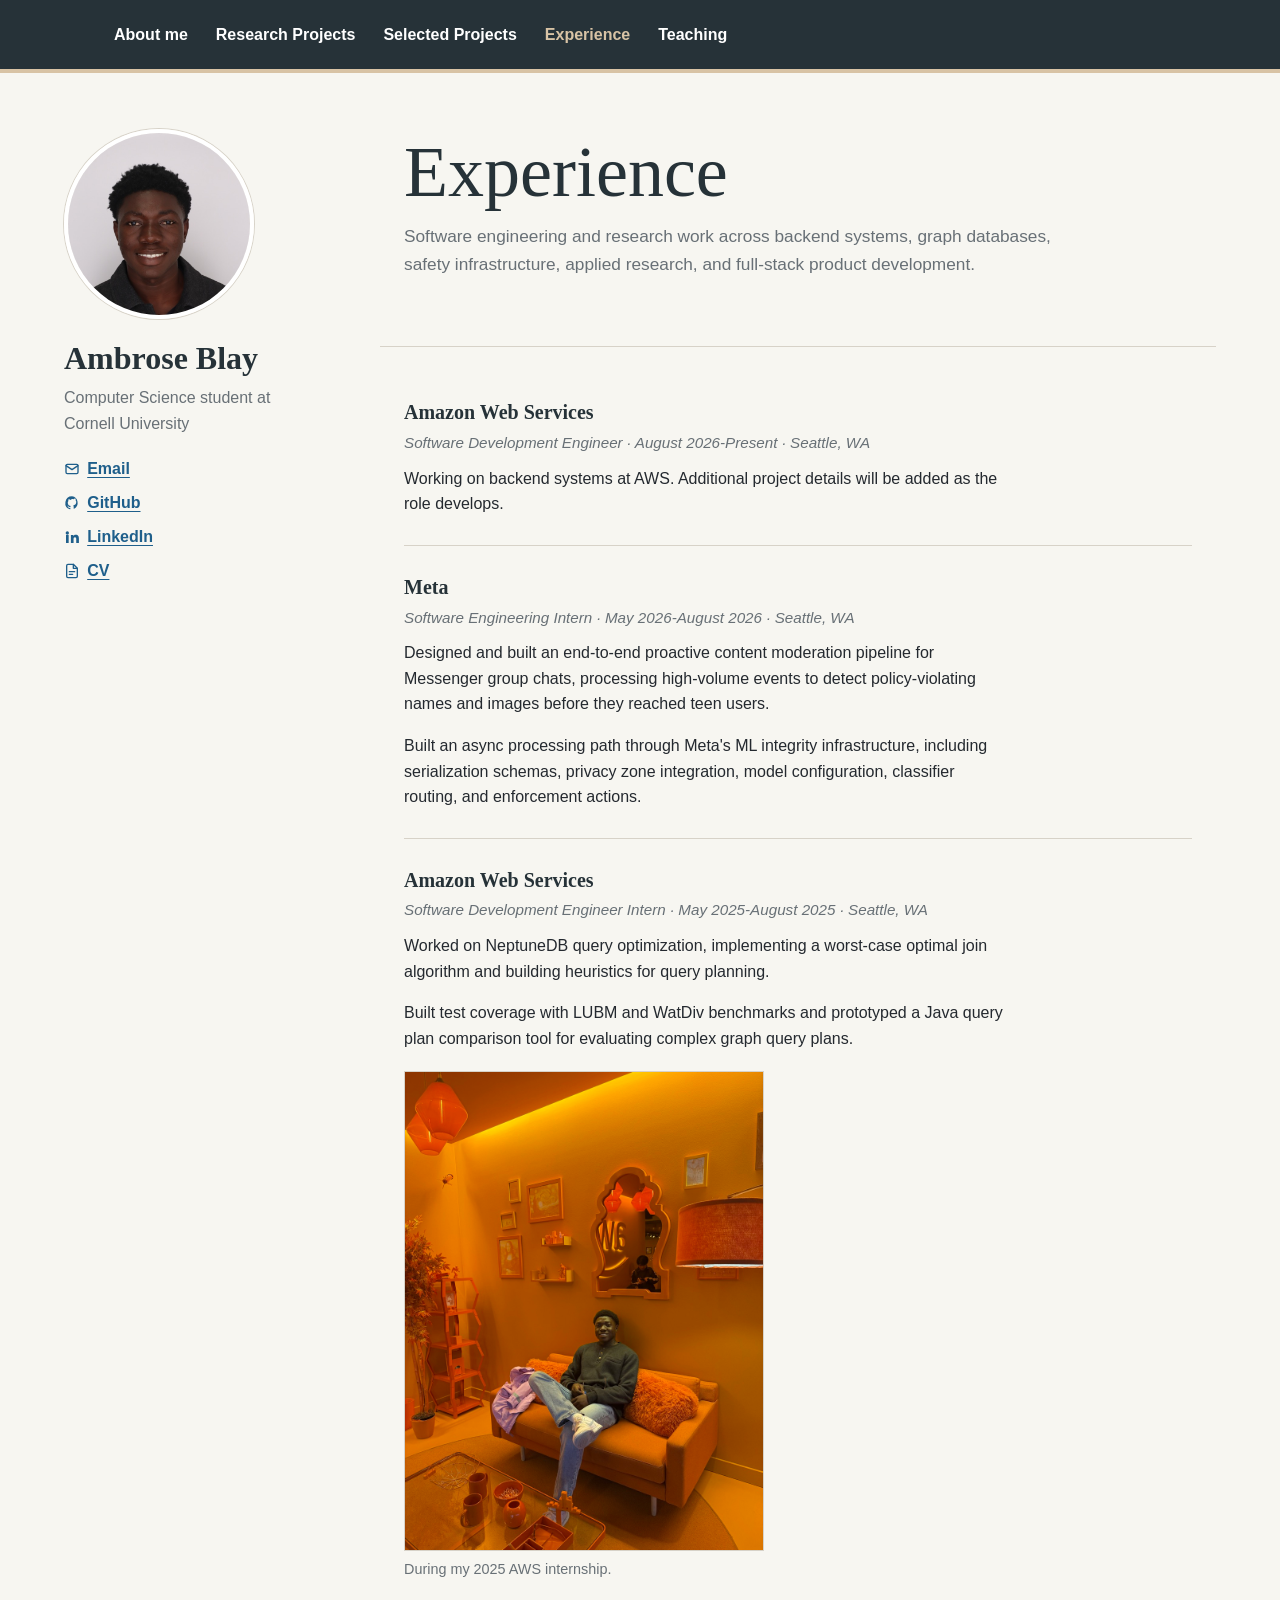
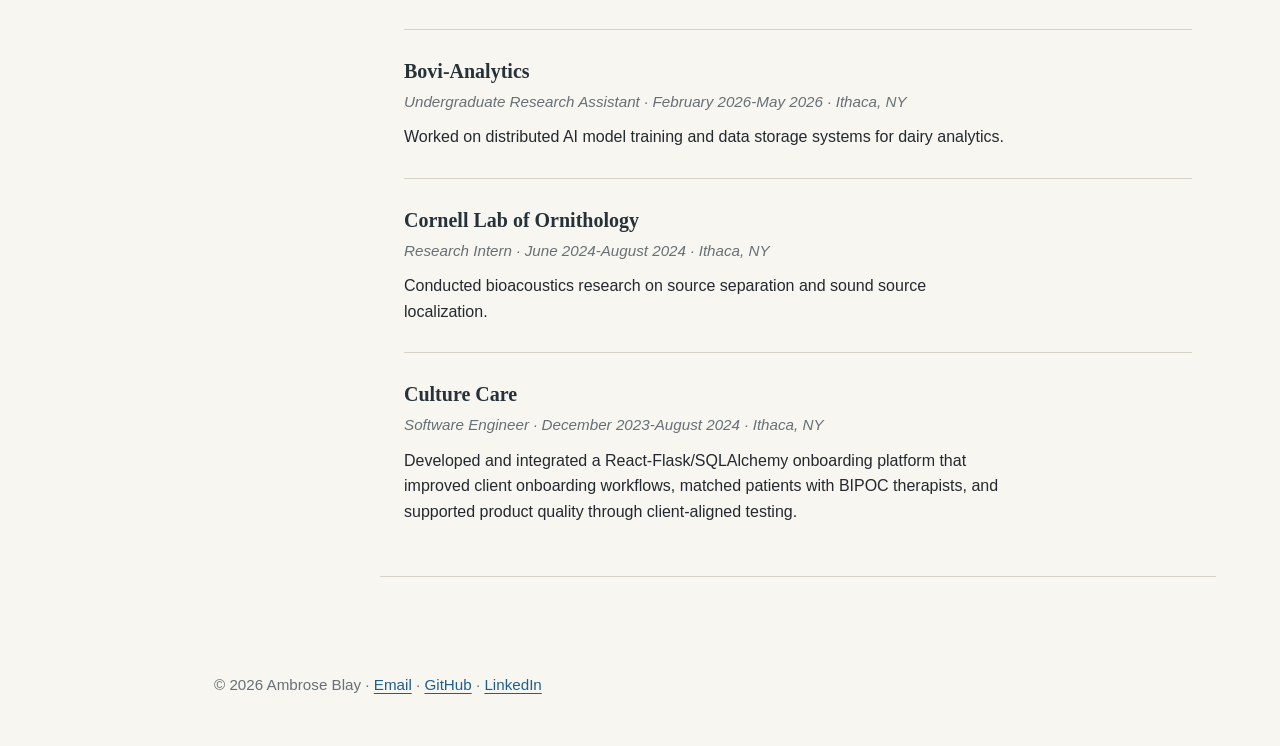
==== commit 9fdddb40: "Add persistent profile sidebar" ====
--- a/experience.html
+++ b/experience.html
@@ -19,27 +19,40 @@
       </nav>
     </header>
 
-    <main>
-      <section class="section page-intro">
-        <h1>Experience</h1>
-        <p>
-          Software engineering and research work across backend systems, graph databases, safety
-          infrastructure, applied research, and full-stack product development.
-        </p>
-      </section>
+    <main class="page-shell">
+      <aside class="profile-card" aria-label="Profile">
+        <img class="profile-photo" src="assets/images/headshot.jpg" alt="Headshot of Ambrose Blay.">
+        <p class="profile-name">Ambrose Blay</p>
+        <p class="profile-title">Computer Science student at Cornell University</p>
+        <ul class="profile-links">
+          <li><a href="mailto:ab2838@cornell.edu"><svg class="profile-icon icon-stroke" aria-hidden="true"><use href="assets/icons.svg#mail"></use></svg>Email</a></li>
+          <li><a href="https://github.com/Ambrose2002"><svg class="profile-icon icon-fill" aria-hidden="true"><use href="assets/icons.svg#github"></use></svg>GitHub</a></li>
+          <li><a href="https://www.linkedin.com/in/ambrose-blay/"><svg class="profile-icon icon-fill" aria-hidden="true"><use href="assets/icons.svg#linkedin"></use></svg>LinkedIn</a></li>
+          <li><a href="assets/docs/Ambrose_Blay_Resume.pdf" target="_blank" rel="noopener"><svg class="profile-icon icon-stroke" aria-hidden="true"><use href="assets/icons.svg#document"></use></svg>CV</a></li>
+        </ul>
+      </aside>
 
-      <section class="section">
-        <div class="entry-list">
-          <article class="entry">
-            <h3>Amazon Web Services</h3>
-            <p class="entry-meta">Software Development Engineer · August 2026-Present · Seattle, WA</p>
-            <p>
-              Working on backend systems at AWS. Additional project details will be added as the
-              role develops.
-            </p>
-          </article>
+      <div class="page-content">
+        <section class="section page-intro">
+          <h1>Experience</h1>
+          <p>
+            Software engineering and research work across backend systems, graph databases, safety
+            infrastructure, applied research, and full-stack product development.
+          </p>
+        </section>
 
-          <article class="entry">
+        <section class="section">
+          <div class="entry-list">
+            <article class="entry">
+              <h3>Amazon Web Services</h3>
+              <p class="entry-meta">Software Development Engineer · August 2026-Present · Seattle, WA</p>
+              <p>
+                Working on backend systems at AWS. Additional project details will be added as the
+                role develops.
+              </p>
+            </article>
+
+            <article class="entry">
             <h3>Meta</h3>
             <p class="entry-meta">Software Engineering Intern · May 2026-August 2026 · Seattle, WA</p>
             <p>
@@ -52,9 +65,9 @@
               serialization schemas, privacy zone integration, model configuration, classifier
               routing, and enforcement actions.
             </p>
-          </article>
+            </article>
 
-          <article class="entry">
+            <article class="entry">
             <h3>Amazon Web Services</h3>
             <p class="entry-meta">Software Development Engineer Intern · May 2025-August 2025 · Seattle, WA</p>
             <p>
@@ -69,25 +82,25 @@
               <img src="assets/images/experience-aws-2025.jpg" alt="Ambrose Blay at an AWS office during his 2025 internship.">
               <figcaption>During my 2025 AWS internship.</figcaption>
             </figure>
-          </article>
+            </article>
 
-          <article class="entry">
+            <article class="entry">
             <h3>Bovi-Analytics</h3>
             <p class="entry-meta">Undergraduate Research Assistant · February 2026-May 2026 · Ithaca, NY</p>
             <p>
               Worked on distributed AI model training and data storage systems for dairy analytics.
             </p>
-          </article>
+            </article>
 
-          <article class="entry">
+            <article class="entry">
             <h3>Cornell Lab of Ornithology</h3>
             <p class="entry-meta">Research Intern · June 2024-August 2024 · Ithaca, NY</p>
             <p>
               Conducted bioacoustics research on source separation and sound source localization.
             </p>
-          </article>
+            </article>
 
-          <article class="entry">
+            <article class="entry">
             <h3>Culture Care</h3>
             <p class="entry-meta">Software Engineer · December 2023-August 2024 · Ithaca, NY</p>
             <p>
@@ -95,9 +108,10 @@
               client onboarding workflows, matched patients with BIPOC therapists, and supported
               product quality through client-aligned testing.
             </p>
-          </article>
-        </div>
-      </section>
+            </article>
+          </div>
+        </section>
+      </div>
     </main>
 
     <footer class="site-footer">
--- a/styles.css
+++ b/styles.css
@@ -164,17 +164,30 @@
   }
 }
 
-.about-section {
+.page-shell {
   display: grid;
   grid-template-columns: 260px minmax(0, 1fr);
-  gap: 4rem;
-  max-width: 1100px;
+  gap: 3.5rem;
+  max-width: 1200px;
   margin: 0 auto;
-  padding: 3.75rem 1.5rem 4rem;
-  border-bottom: 1px solid var(--rule);
+  padding: 3.5rem 1.5rem 4rem;
+}
+
+.page-content {
+  min-width: 0;
+}
+
+.page-content > .section:first-child {
+  padding-top: 0;
+}
+
+.page-content > .page-banner:first-child {
+  padding-top: 0;
 }
 
 .profile-card {
+  position: sticky;
+  top: 1.5rem;
   align-self: start;
 }
 
@@ -190,8 +203,13 @@
   object-position: center 24%;
 }
 
-.profile-card h1 {
+.profile-name {
+  margin: 0 0 0.5rem;
+  color: var(--header);
+  font-family: Georgia, "Times New Roman", serif;
   font-size: 2rem;
+  font-weight: 700;
+  line-height: 1.2;
 }
 
 .profile-title {
@@ -209,7 +227,29 @@
 }
 
 .profile-links a {
+  display: inline-flex;
+  align-items: center;
+  gap: 0.45rem;
   font-weight: 700;
+}
+
+.profile-icon {
+  width: 1rem;
+  height: 1rem;
+  flex: 0 0 auto;
+}
+
+.icon-stroke {
+  fill: none;
+  stroke: currentColor;
+  stroke-linecap: round;
+  stroke-linejoin: round;
+  stroke-width: 2;
+}
+
+.icon-fill {
+  fill: currentColor;
+  stroke: none;
 }
 
 .about-copy {
@@ -427,10 +467,14 @@
     height: 300px;
   }
 
-  .about-section {
+  .page-shell {
     grid-template-columns: 1fr;
-    gap: 2rem;
+    gap: 2.5rem;
     padding-top: 2.5rem;
+  }
+
+  .profile-card {
+    position: static;
   }
 
   .profile-photo {
